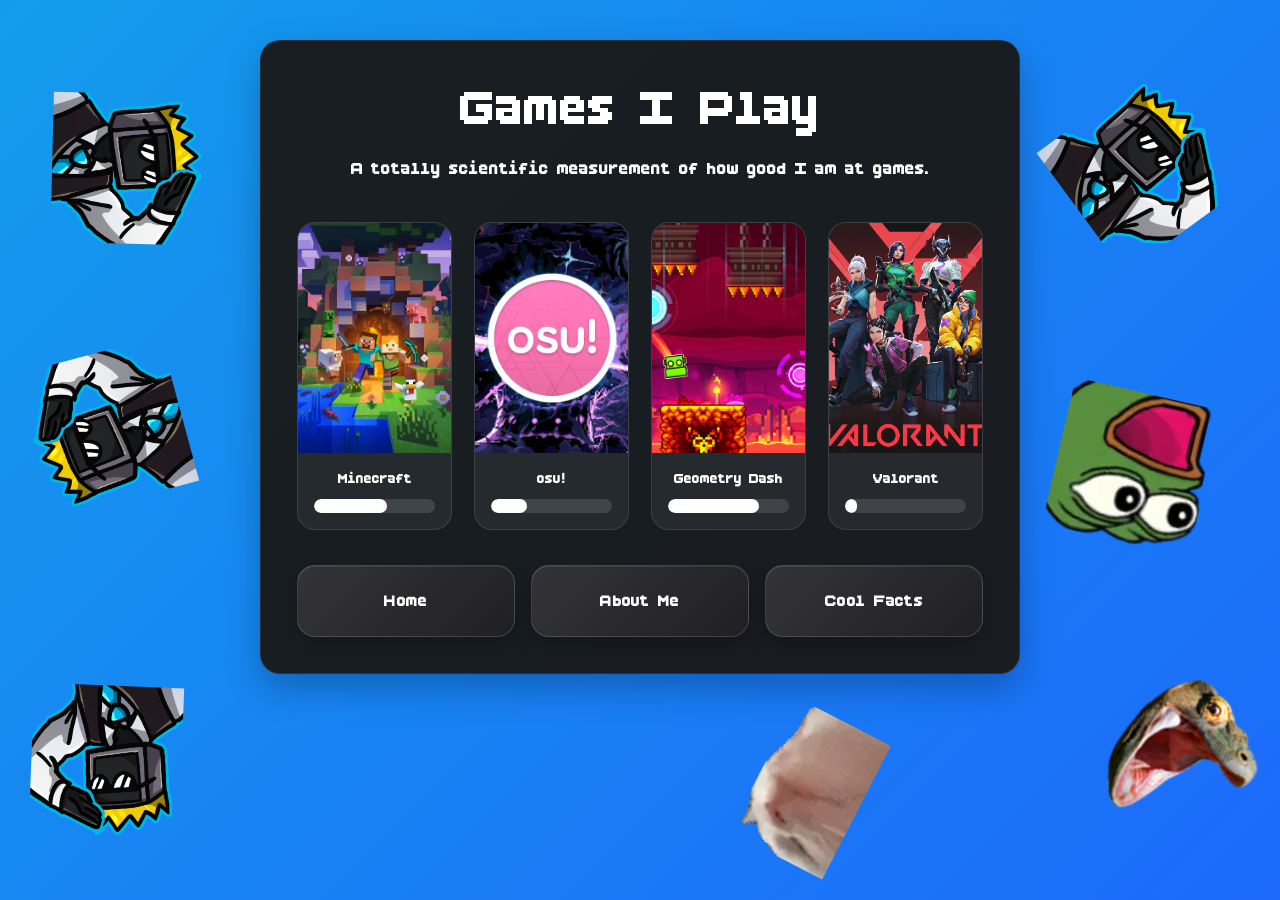
==== games.html @ 9772920c "Add files via upload" ====
<!DOCTYPE html>

<html lang="en">
<head>
    <link rel="icon" href="images/artpfp.png" type="image/png">
    <meta charset="UTF-8">
    <meta name="viewport" content="width=device-width, initial-scale=1.0">

    <title>Games I Play - Eldersson</title>
    <meta property="og:title" content="Games I play - Eldersson">
    <meta property="og:image" content="https://eldersson.com/images/artpfp.png">
    <meta property="og:type" content="website">
    <meta property="og:url" content="https://eldersson.com/games">
    <meta property="og:description" content="Official Eldersson's Profile Website :O">
    <meta property="theme-color" content="#3EBAF7">

    <link rel="stylesheet" href="styles.css">
    <script src="floatingEmotes.js" defer></script>

<style>
    /* =========================
       GAMES PAGE
       ========================= */

    .games-page {
        max-width: 1100px;
    }

    .games-intro {
        margin-bottom: 35px;
    }

    .games-grid {
        display: grid;
        grid-template-columns: repeat(4, 1fr);
        gap: 22px;
        width: 100%;
    }

    /* Individual game */

    .game {
        overflow: hidden;
        border-radius: 18px;

        background: rgba(255, 255, 255, 0.06);
        border: 1px solid rgba(255, 255, 255, 0.1);

        transition:
            transform 0.25s ease,
            border-color 0.25s ease,
            background 0.25s ease;
    }

    .game:hover {
        transform: translateY(-8px);

        background: rgba(255, 255, 255, 0.1);
        border-color: rgba(255, 255, 255, 0.25);
    }

    /* Vertical banner */

    .game-banner {
        width: 100%;
        aspect-ratio: 2 / 3;

        object-fit: cover;
        display: block;
    }

    /* Bottom section */

    .game-bottom {
        padding: 16px;
    }

    .game-name {
        margin: 0 0 12px;

        font-size: 1.15rem;
        font-weight: 700;
    }

    /* Actual progress bar */

    .progress-bar {
        width: 100%;
        height: 14px;

        border-radius: 999px;
        overflow: hidden;

        background: rgba(255, 255, 255, 0.12);
    }

    .progress {
        height: 100%;
        width: var(--progress);

        border-radius: inherit;

        background: currentColor;

        transform-origin: left;
        animation: progressIn 1s ease forwards;
    }

    @keyframes progressIn {
        from {
            transform: scaleX(0);
        }

        to {
            transform: scaleX(1);
        }
    }

    /* Navigation */

    .games-page .page-buttons {
        margin-top: 35px;
    }

    /* Smaller screens */

    @media (max-width: 900px) {
        .games-grid {
            grid-template-columns: repeat(2, 1fr);
        }
    }

    @media (max-width: 550px) {
        .games-grid {
            grid-template-columns: 1fr 1fr;
            gap: 12px;
        }

        .game-bottom {
            padding: 10px;
        }

        .game-name {
            font-size: 0.95rem;
        }

        .progress-bar {
            height: 10px;
        }
    }
</style>

</head>

<body>

<main class="page">

<section class="profile-card games-page">

    <h1>Games I Play</h1>

    <p class="games-intro">
        A totally scientific measurement of how good I am at games.
    </p>

    <div class="games-grid">

        <!-- Minecraft -->
        <article class="game">
            <img
                class="game-banner"
                src="images/compressed_images/minecraft.webp"
                alt="Minecraft"
            >

            <div class="game-bottom">
                <h2 class="game-name">Minecraft</h2>

                <div class="progress-bar">
                    <div
                        class="progress"
                        style="--progress: 60%;"
                    ></div>
                </div>
            </div>
        </article>


        <!-- osu! -->
        <article class="game">
            <img
                class="game-banner"
                src="images/compressed_images/osu.webp"
                alt="osu!"
            >

            <div class="game-bottom">
                <h2 class="game-name">osu!</h2>

                <div class="progress-bar">
                    <div
                        class="progress"
                        style="--progress: 30%;"
                    ></div>
                </div>
            </div>
        </article>


        <!-- Geometry Dash -->
        <article class="game">
            <img
                class="game-banner"
                src="images/compressed_images/geometrydash.webp"
                alt="Geometry Dash"
            >

            <div class="game-bottom">
                <h2 class="game-name">Geometry Dash</h2>

                <div class="progress-bar">
                    <div
                        class="progress"
                        style="--progress: 75%;"
                    ></div>
                </div>
            </div>
        </article>


        <!-- Valorant -->
        <article class="game">
            <img
                class="game-banner"
                src="images/compressed_images/valorant.webp"
                alt="Valorant"
            >

            <div class="game-bottom">
                <h2 class="game-name">Valorant</h2>

                <div class="progress-bar">
                    <div
                        class="progress"
                        style="--progress: 10%;"
                    ></div>
                </div>
            </div>
        </article>

    </div>


    <nav class="page-buttons" aria-label="Pages">
        <a href="index.html" class="page-button">Home</a>
        <a href="about.html" class="page-button">About Me</a>
        <a href="facts.html" class="page-button">Cool Facts</a>
    </nav>

</section>

</main>

<script>
    window.addEventListener("load", () => {
        if (typeof FloatingEmotes !== "undefined") {
            FloatingEmotes.start({
                images: ["images/emote_salute.png"],
                count: 10,
                size: 56,
                bobHeight: 10,
                bobSpeed: 0.6,
                margin: 12
            });
        }
    });
</script>

</body>
</html>
---- styles.css ----
@font-face {
    font-family: "BoldPixels";
    src: url("../fonts/BoldsPixels.ttf") format("truetype");
    font-display: swap;
}

* {
    box-sizing: border-box;
}

html {
    min-height: 100%;
}

body {
    min-height: 100vh;
    margin: 0;
    padding: 40px 20px;
    font-family: "BoldPixels", system-ui, sans-serif;
    color: #ffffff;
    background: linear-gradient(135deg, #139cec 0%, #1c6afa 100%);
    overflow-x: hidden;
}

.page {
    width: min(100%, 900px);
    margin: 0 auto;
    display: flex;
    flex-direction: column;
    align-items: center;
    gap: 28px;
    position: relative;
    z-index: 10;
}

.profile-card {
    width: min(100%, 760px);
    margin: 0;
    padding: 36px;
    background: rgba(26, 26, 26, 0.96);
    border: 1px solid rgba(255, 255, 255, 0.08);
    border-radius: 20px;
    text-align: center;
    box-shadow: 0 14px 35px rgba(0, 0, 0, 0.25);
    transform: none;
}

.avatar {
    display: block;
    width: 100px;
    height: 100px;
    margin: 0 auto 18px;
    object-fit: cover;
    border-radius: 30%;
    box-shadow: 0 6px 14px rgba(0, 0, 0, 0.3);
}

h1,
h2,
p {
    margin-left: 0;
    margin-right: 0;
}

h1 {
    margin-top: 0;
    margin-bottom: 12px;
    font-size: clamp(42px, 5vw, 64px);
}

h2 {
    margin-top: 0;
    margin-bottom: 20px;
    font-size: clamp(30px, 3vw, 42px);
}

p {
    margin-top: 0;
    margin-bottom: 0;
    line-height: 1.65;
    font-size: 22px;
}

a {
    color: #ffffff;
    text-decoration: none;
}

.social-links {
    margin-top: 24px;
    display: flex;
    flex-wrap: wrap;
    justify-content: center;
    gap: 10px;
}

.social-link {
    width: 58px;
    height: 58px;
    display: flex;
    align-items: center;
    justify-content: center;
    flex: 0 0 58px;
    padding: 0;
    background: #333;
    border-radius: 10px;
    transition:
        transform 0.18s ease,
        background-color 0.18s ease;
}

.social-link:hover {
    transform: translateY(-3px) scale(1.05);
    background: #444;
}

.social-link img {
    width: 32px;
    height: 32px;
    object-fit: contain;
    display: block;
}

.page-buttons {
    width: 100%;
    margin-top: 30px;
    display: grid;
    grid-template-columns: repeat(3, 1fr);
    gap: 16px;
}

.page-button {
    position: relative;
    min-height: 72px;
    display: flex;
    align-items: center;
    justify-content: center;
    padding: 16px 20px;
    overflow: hidden;
    isolation: isolate;

    background:
        linear-gradient(135deg, rgba(255,255,255,0.12), rgba(255,255,255,0.035)),
        rgba(25, 25, 30, 0.92);
    border: 1px solid rgba(255, 255, 255, 0.14);
    border-radius: 18px;

    font-size: 21px;
    font-weight: 700;
    letter-spacing: 0.3px;
    color: #fff;
    text-decoration: none;

    box-shadow:
        0 8px 20px rgba(0, 0, 0, 0.22),
        inset 0 1px 0 rgba(255, 255, 255, 0.08);

    transition:
        transform 0.2s cubic-bezier(.2,.8,.2,1),
        background 0.2s ease,
        border-color 0.2s ease,
        box-shadow 0.2s ease;
}

/* Shiny diagonal sweep */
.page-button::before {
    content: "";
    position: absolute;
    inset: -80%;
    z-index: -1;
    background: linear-gradient(
        115deg,
        transparent 40%,
        rgba(255,255,255,0.18) 50%,
        transparent 60%
    );
    transform: translateX(-45%) rotate(8deg);
    transition: transform 0.55s ease;
}

/* Little glowing accent underneath */

.page-button:hover {
    transform: translateY(-6px) scale(1.025);
    background:
        linear-gradient(135deg, rgba(255,255,255,0.18), rgba(255,255,255,0.055)),
        rgba(35, 35, 42, 0.96);
    border-color: rgba(255, 255, 255, 0.28);
    box-shadow:
        0 14px 30px rgba(0, 0, 0, 0.3),
        inset 0 1px 0 rgba(255, 255, 255, 0.12);
}

.page-button:hover::before {
    transform: translateX(45%) rotate(8deg);
}

.page-button:hover::after {
    opacity: 1;
}

.page-button:active {
    transform: translateY(-2px) scale(0.99);
}

.discord-button {
    position: relative;
    min-height: 72px;
    display: flex;
    align-items: center;
    justify-content: center;
    padding: 16px 20px;
    overflow: hidden;
    isolation: isolate;
    margin: 0 auto;

    background:
        linear-gradient(135deg, rgba(255,255,255,0.12), rgba(255,255,255,0.035)),
        rgba(25, 25, 30, 0.92);
    border: 1px solid rgba(255, 255, 255, 0.14);
    border-radius: 18px;

    font-size: 21px;
    font-weight: 700;
    letter-spacing: 0.3px;
    color: #fff;
    text-decoration: none;

    box-shadow:
        0 8px 20px rgba(0, 0, 0, 0.22),
        inset 0 1px 0 rgba(255, 255, 255, 0.08);

    transition:
        transform 0.2s cubic-bezier(.2,.8,.2,1),
        background 0.2s ease,
        border-color 0.2s ease,
        box-shadow 0.2s ease;
}

/* Shiny diagonal sweep */
.discord-button::before {
    content: "";
    position: absolute;
    inset: -80%;
    z-index: -1;
    background: linear-gradient(
        115deg,
        transparent 40%,
        rgba(255,255,255,0.18) 50%,
        transparent 60%
    );
    transform: translateX(-45%) rotate(8deg);
    transition: transform 0.55s ease;
}

/* Little glowing accent underneath */

.discord-button:hover {
    transform: translateY(-6px) scale(1.025);
    cursor: pointer;
    background:
        linear-gradient(135deg, rgba(255,255,255,0.18), rgba(255,255,255,0.055)),
        rgba(35, 35, 42, 0.96);
    border-color: rgba(255, 255, 255, 0.28);
    box-shadow:
        0 14px 30px rgba(0, 0, 0, 0.3),
        inset 0 1px 0 rgba(255, 255, 255, 0.12);
}

.discord-button:hover::before {
    transform: translateX(45%) rotate(8deg);
}

.discord-button:hover::after {
    opacity: 1;
}

.discord-button:active {
    transform: translateY(-2px) scale(0.99);
}

.discord-card {
    display: flex;
    align-items: center;
    justify-content: space-between;
    gap: 40px;
}

.discord-info {
    flex: 1;
}

.discord-card iframe {
    flex-shrink: 0;
}

.discord-card
.stream-card {
    width: min(100%, 760px);
    overflow: hidden;
}

.twitch-container {
    width: 100%;
    min-height: 360px;
    border-radius: 12px;
    overflow: hidden;
    background: #111;
}

.twitch-container iframe {
    display: block;
    width: 100% !important;
    max-width: 100%;
    border: 0;
}

@media (max-width: 600px) {
    body {
        padding: 20px 12px;
    }

    .page {
        gap: 18px;
    }

    .profile-card {
        width: 100%;
        padding: 22px 18px;
        border-radius: 16px;
    }

    .stream-card {
        width: 100%;
    }

    .twitch-container {
        min-height: 190px;
    }

    .social-link {
        width: 42px;
        height: 42px;
        flex: 0 0 42px;
    }

    .social-link img {
        width: 22px;
        height: 22px;
    }

    .page-buttons {
        grid-template-columns: 1fr;
        gap: 10px;
    }

    .page-button {
        min-height: 54px;
        font-size: 18px;
    }

    p {
        font-size: 16px;
    }
}

@media (prefers-reduced-motion: reduce) {
    .social-link {
        transition: none;
    }
}
#fact-text a {
    color: #6ea8ff;
    text-decoration: underline;
    font-weight: 600;
}

#fact-text a:hover {
    color: #9bc2ff;
}
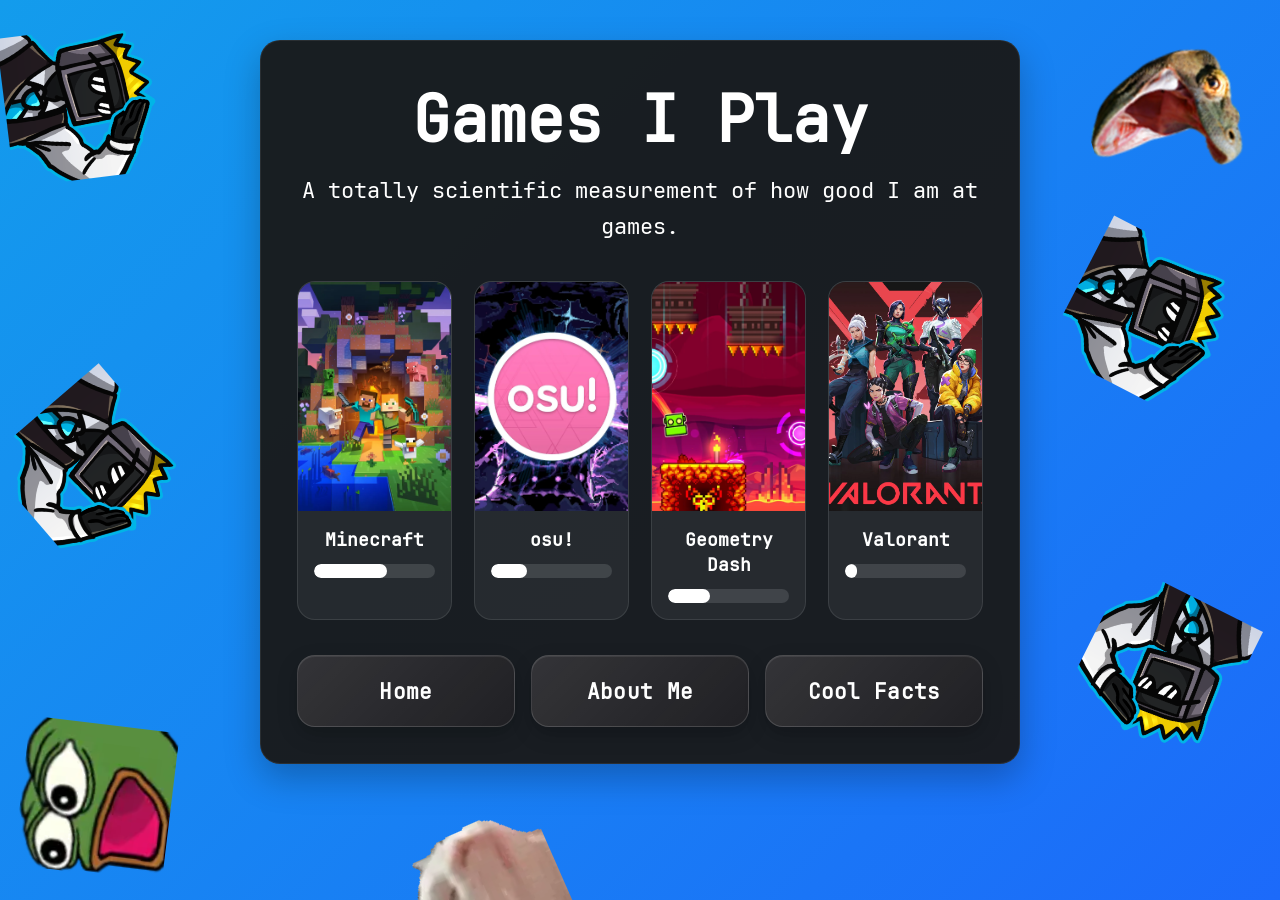
==== commit 589a28d4: "Updates" ====
--- a/games.html
+++ b/games.html
@@ -222,7 +222,7 @@
                 <div class="progress-bar">
                     <div
                         class="progress"
-                        style="--progress: 75%;"
+                        style="--progress: 35%;"
                     ></div>
                 </div>
             </div>
--- a/styles.css
+++ b/styles.css
@@ -3,6 +3,11 @@
     src: url("../fonts/BoldsPixels.ttf") format("truetype");
     font-display: swap;
 }
+@font-face {
+    font-family: "NerdFont";
+    src: url("../fonts/JetBrainsMono-Regular.ttf") format("truetype");
+    font-display: swap;
+}
 
 * {
     box-sizing: border-box;
@@ -16,7 +21,7 @@
     min-height: 100vh;
     margin: 0;
     padding: 40px 20px;
-    font-family: "BoldPixels", system-ui, sans-serif;
+    font-family: "NerdFont", system-ui, sans-serif;
     color: #ffffff;
     background: linear-gradient(135deg, #139cec 0%, #1c6afa 100%);
     overflow-x: hidden;
